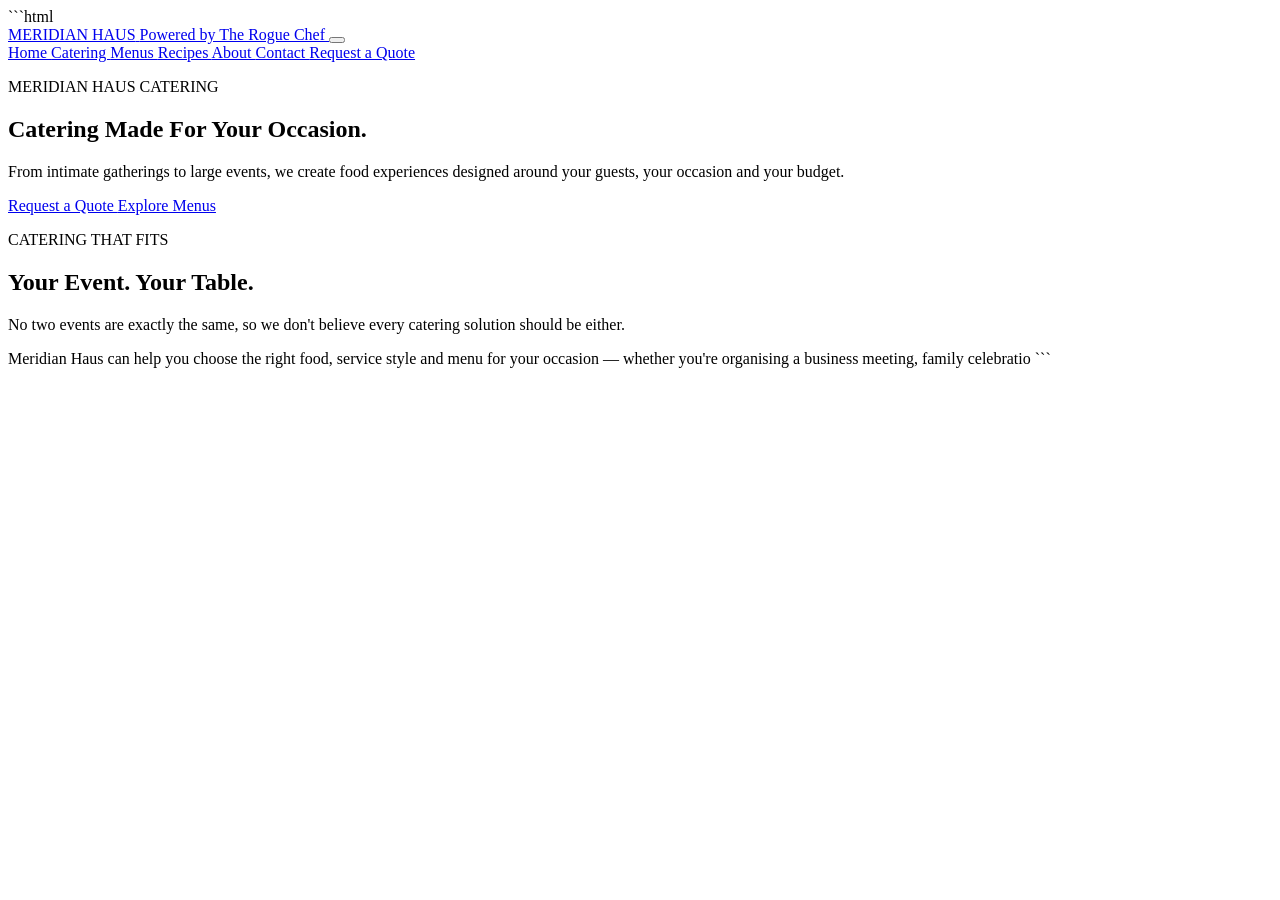
==== catering.html @ 2305b20a "Create catering.html" ====
```html
<!DOCTYPE html>
<html lang="en">
<head>
    <meta charset="UTF-8">
    <meta name="viewport" content="width=device-width, initial-scale=1.0">

    <title>Catering Services | Meridian Haus</title>

    <meta name="description" content="Meridian Haus catering for corporate events, private celebrations, weddings, birthdays, funerals, office lunches, platters, buffets and custom events. Powered by The Rogue Chef.">

    <meta name="keywords" content="Meridian Haus catering, event catering, corporate catering, private catering, wedding catering, birthday catering, funeral catering, office catering, platters, buffet catering">

    <meta name="author" content="Meridian Haus">

    <meta property="og:title" content="Catering Services | Meridian Haus">
    <meta property="og:description" content="Professional catering for corporate events, private celebrations, weddings, birthdays, memorial gatherings and more.">
    <meta property="og:type" content="website">
    <meta property="og:url" content="https://meridianhaus.org/catering.html">

    <link rel="stylesheet" href="style.css">
</head>

<body>

    <!-- =====================================================
         HEADER
    ====================================================== -->

    <header class="site-header">

        <div class="container nav-wrapper">

            <a href="index.html" class="brand">
                <span class="brand-name">MERIDIAN HAUS</span>
                <span class="brand-tagline">Powered by The Rogue Chef</span>
            </a>

            <button
                class="menu-toggle"
                aria-label="Open navigation menu"
                aria-expanded="false"
            >
                <span></span>
                <span></span>
                <span></span>
            </button>

            <nav class="main-nav">

                <a href="index.html">
                    Home
                </a>

                <a href="catering.html" class="active">
                    Catering
                </a>

                <a href="menus.html">
                    Menus
                </a>

                <a href="recipes.html">
                    Recipes
                </a>

                <a href="about.html">
                    About
                </a>

                <a href="contact.html">
                    Contact
                </a>

                <a href="quote.html" class="nav-cta">
                    Request a Quote
                </a>

            </nav>

        </div>

    </header>


    <!-- =====================================================
         MAIN
    ====================================================== -->

    <main>


        <!-- =================================================
             PAGE HERO
        ================================================== -->

        <section class="page-hero catering-hero">

            <div class="page-hero-overlay"></div>

            <div class="container page-hero-content">

                <p class="eyebrow">
                    MERIDIAN HAUS CATERING
                </p>

                <h1>
                    Catering Made
                    <span>For Your Occasion.</span>
                </h1>

                <p>
                    From intimate gatherings to large events, we create
                    food experiences designed around your guests, your
                    occasion and your budget.
                </p>

                <div class="hero-buttons">

                    <a href="quote.html" class="btn btn-primary">
                        Request a Quote
                    </a>

                    <a href="menus.html" class="btn btn-secondary">
                        Explore Menus
                    </a>

                </div>

            </div>

        </section>


        <!-- =================================================
             INTRO
        ================================================== -->

        <section class="section">

            <div class="container catering-intro-grid">

                <div class="section-heading">

                    <p class="eyebrow">
                        CATERING THAT FITS
                    </p>

                    <h2>
                        Your Event.
                        <span>Your Table.</span>
                    </h2>

                </div>


                <div class="catering-intro-copy">

                    <p>
                        No two events are exactly the same, so we don't believe
                        every catering solution should be either.
                    </p>

                    <p>
                        Meridian Haus can help you choose the right food,
                        service style and menu for your occasion — whether
                        you're organising a business meeting, family celebratio
```
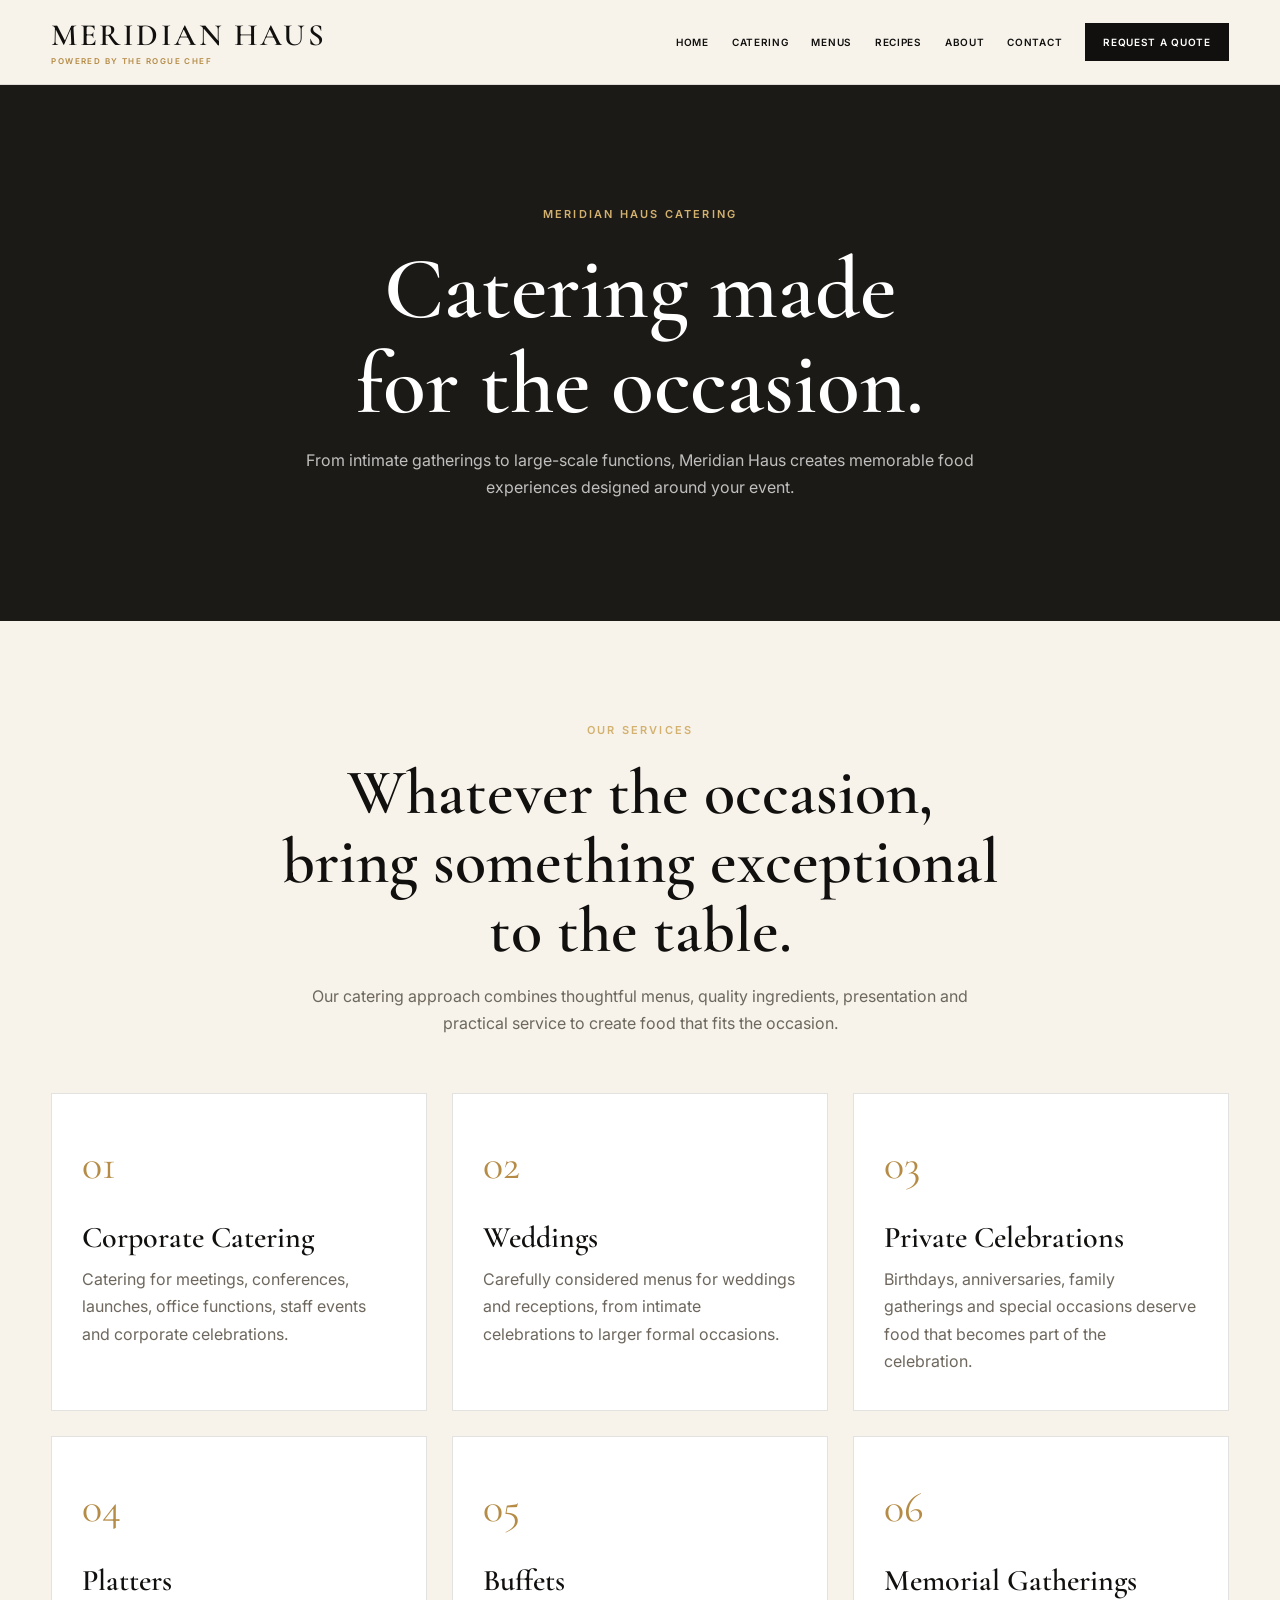
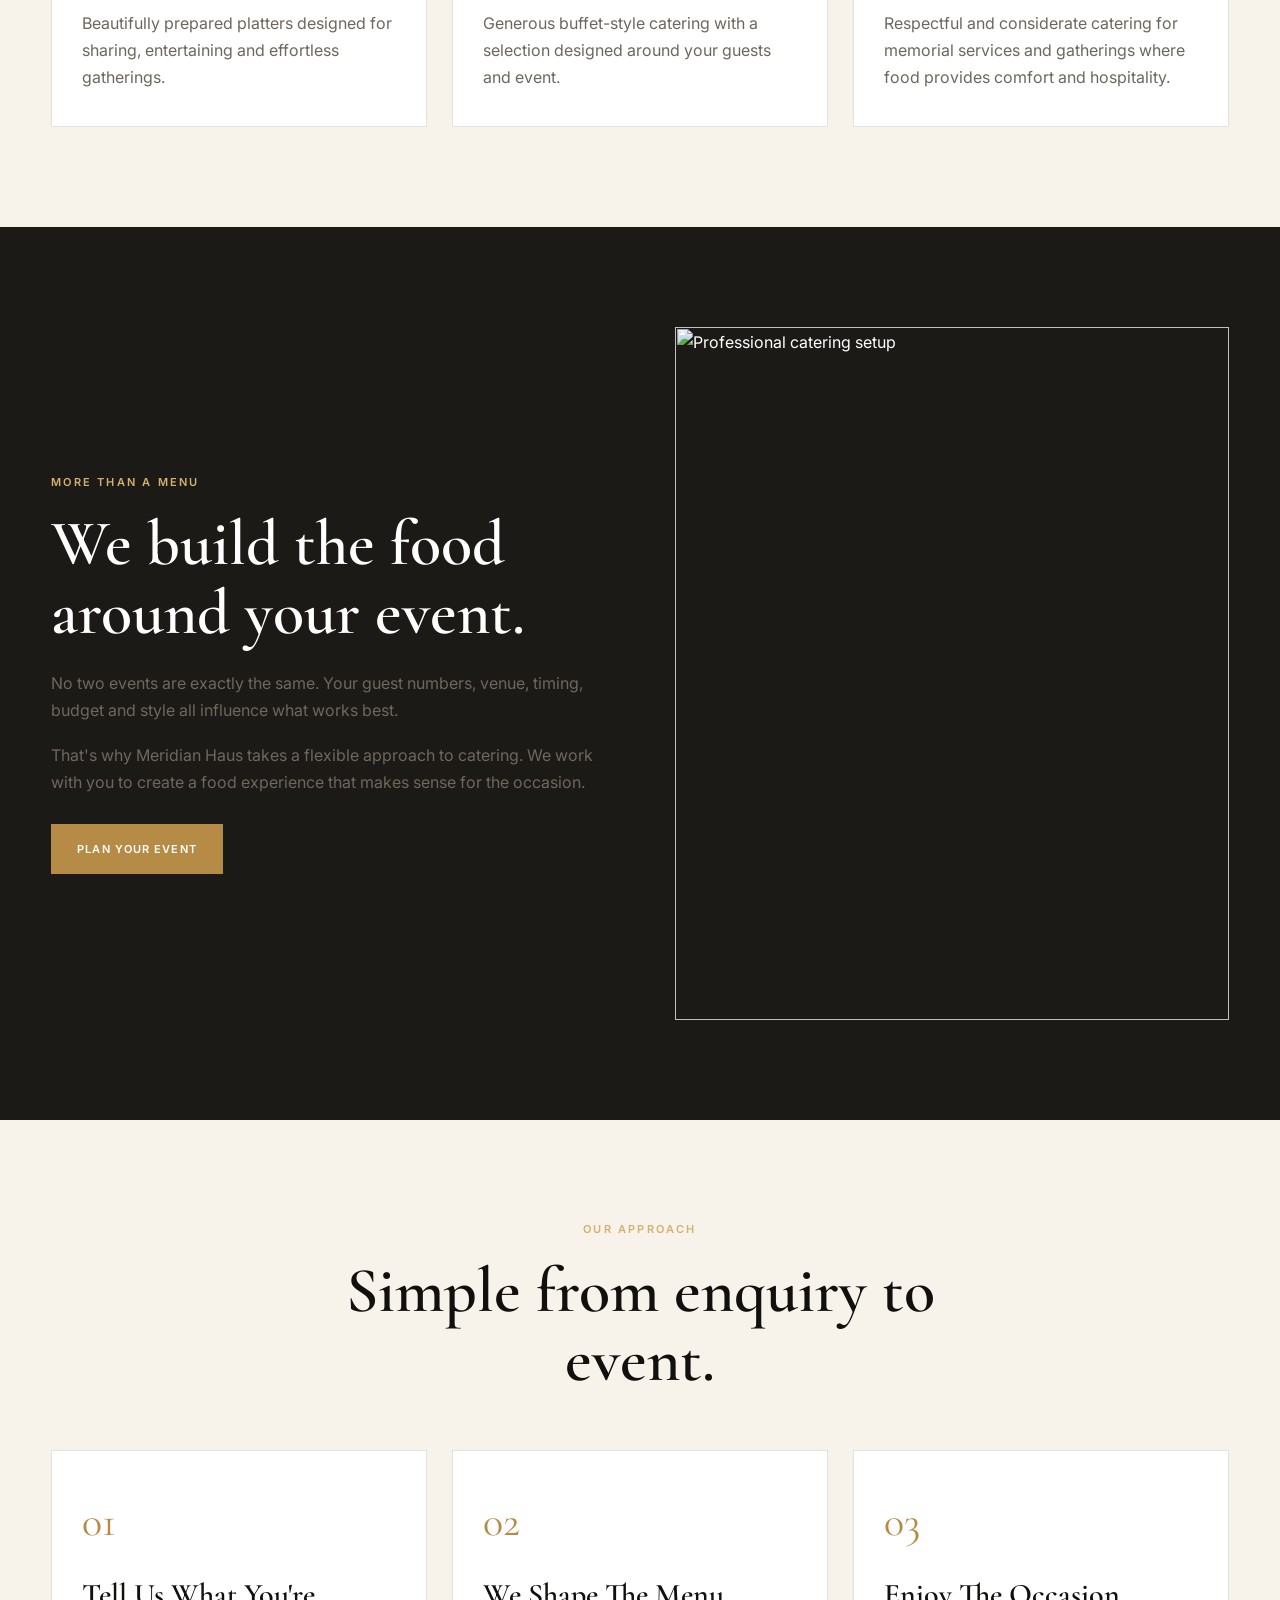
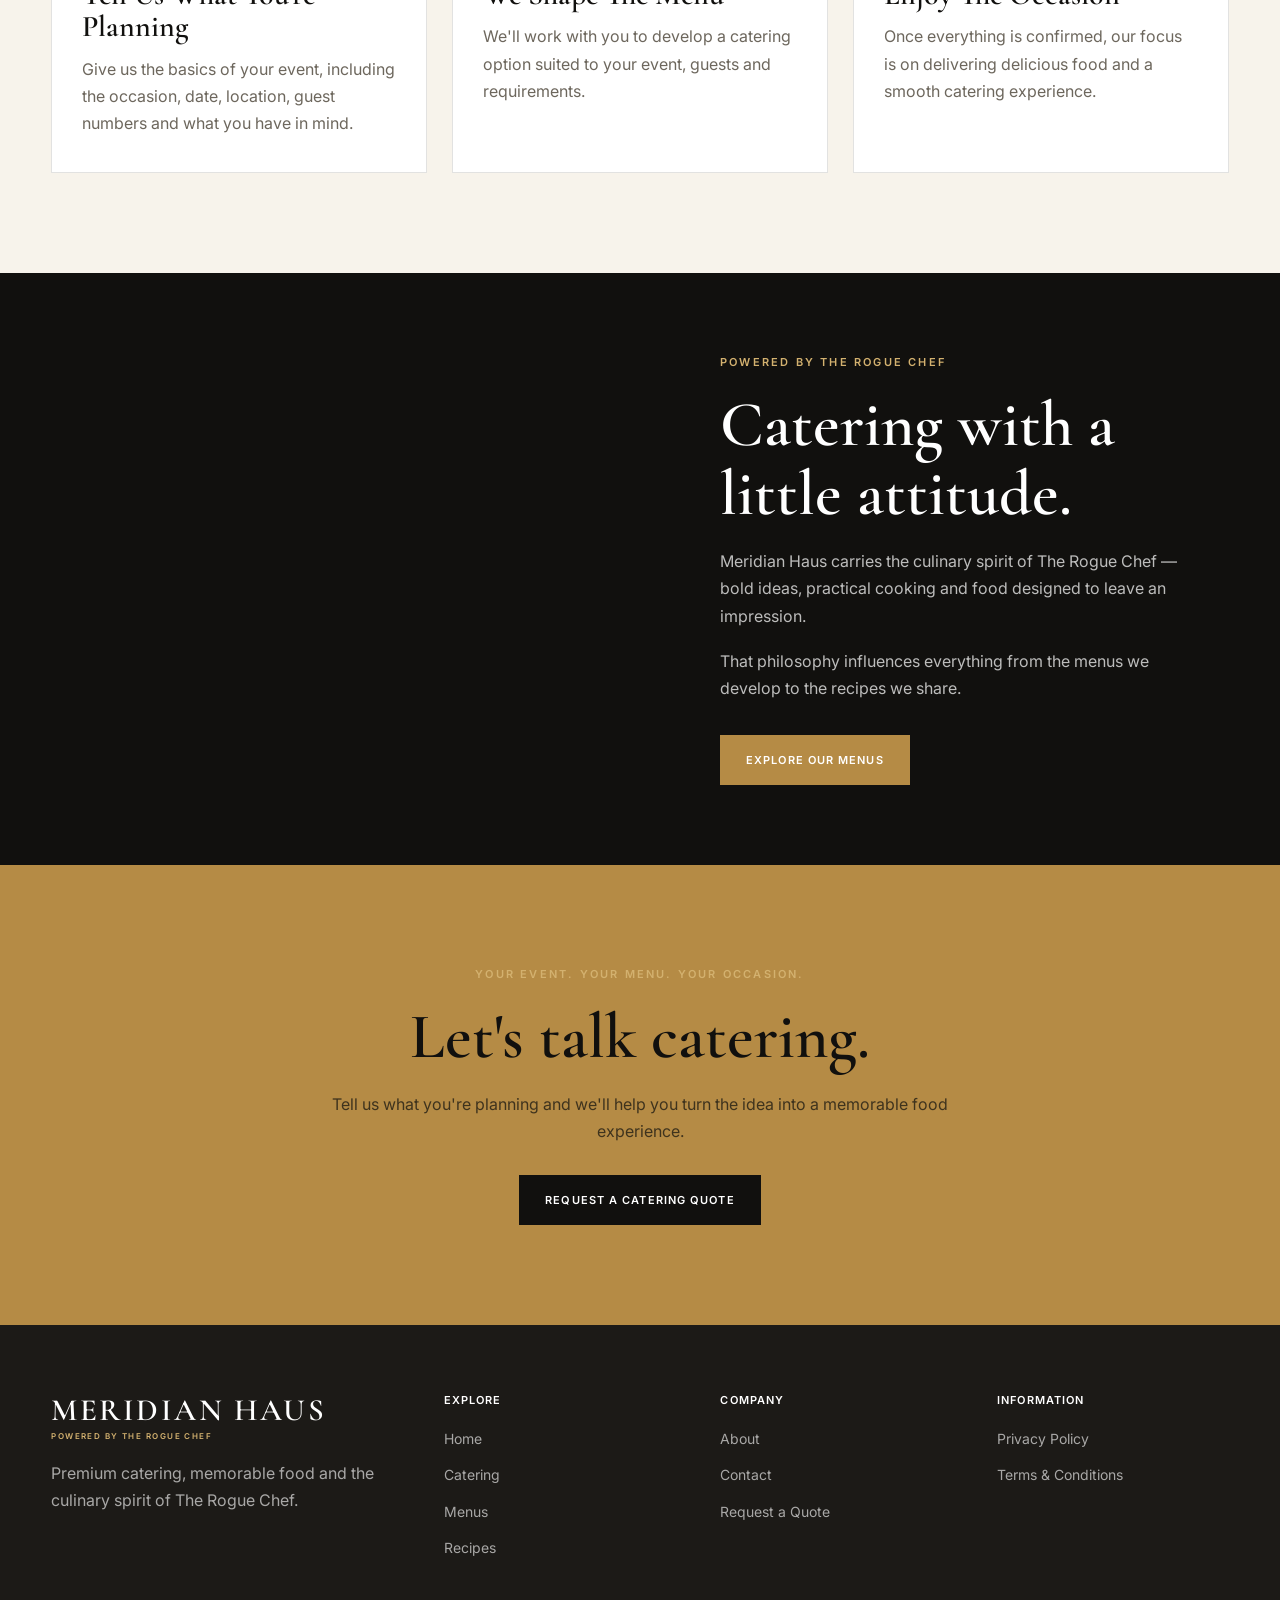
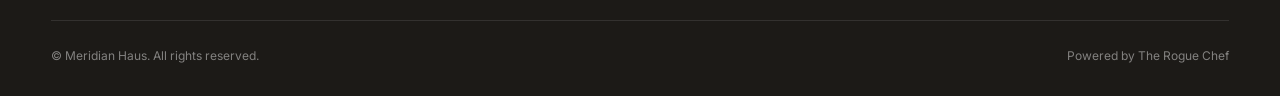
==== commit fb32375f: "Update catering.html" ====
--- a/catering.html
+++ b/catering.html
@@ -1,168 +1,516 @@
-```html
-<!DOCTYPE html>
-<html lang="en">
-<head>
-    <meta charset="UTF-8">
-    <meta name="viewport" content="width=device-width, initial-scale=1.0">
-
-    <title>Catering Services | Meridian Haus</title>
-
-    <meta name="description" content="Meridian Haus catering for corporate events, private celebrations, weddings, birthdays, funerals, office lunches, platters, buffets and custom events. Powered by The Rogue Chef.">
-
-    <meta name="keywords" content="Meridian Haus catering, event catering, corporate catering, private catering, wedding catering, birthday catering, funeral catering, office catering, platters, buffet catering">
-
-    <meta name="author" content="Meridian Haus">
-
-    <meta property="og:title" content="Catering Services | Meridian Haus">
-    <meta property="og:description" content="Professional catering for corporate events, private celebrations, weddings, birthdays, memorial gatherings and more.">
-    <meta property="og:type" content="website">
-    <meta property="og:url" content="https://meridianhaus.org/catering.html">
-
-    <link rel="stylesheet" href="style.css">
-</head>
-
-<body>
-
-    <!-- =====================================================
-         HEADER
-    ====================================================== -->
-
-    <header class="site-header">
-
-        <div class="container nav-wrapper">
+<title>Catering | Meridian Haus</title>
+
+<meta name="description" content="Meridian Haus provides premium catering for corporate events, private celebrations, weddings, birthdays, memorial gatherings, office lunches, platters and special occasions.">
+
+<meta name="keywords" content="Meridian Haus catering, catering South Africa, corporate catering, wedding catering, private events, platters, buffet catering, event catering">
+
+<meta name="author" content="Meridian Haus">
+
+<link rel="stylesheet" href="style.css">
+</head> <body> <header class="site-header">
+<div class="nav-wrap">
+
+    <a href="index.html" class="brand" aria-label="Meridian Haus Home">
+        <span class="brand-main">Meridian Haus</span>
+        <span class="brand-sub">Powered by The Rogue Chef</span>
+    </a>
+
+    <button
+        class="nav-toggle"
+        type="button"
+        aria-label="Open navigation menu"
+        aria-expanded="false">
+        ☰
+    </button>
+
+    <nav class="main-nav" aria-label="Main navigation">
+        <a href="index.html">Home</a>
+        <a href="catering.html">Catering</a>
+        <a href="menus.html">Menus</a>
+        <a href="recipes.html">Recipes</a>
+        <a href="about.html">About</a>
+        <a href="contact.html">Contact</a>
+        <a href="quote.html" class="nav-cta">Request a Quote</a>
+    </nav>
+
+</div>
+</header> <main>
+<section class="page-hero">
+
+    <div class="container">
+
+        <div class="eyebrow">
+            Meridian Haus Catering
+        </div>
+
+        <h1>
+            Catering made<br>
+            for the occasion.
+        </h1>
+
+        <p>
+            From intimate gatherings to large-scale functions,
+            Meridian Haus creates memorable food experiences
+            designed around your event.
+        </p>
+
+    </div>
+
+</section>
+
+
+<section class="section">
+
+    <div class="container">
+
+        <div class="section-heading center">
+
+            <div class="eyebrow">
+                Our Services
+            </div>
+
+            <h2>
+                Whatever the occasion,<br>
+                bring something exceptional to the table.
+            </h2>
+
+            <p>
+                Our catering approach combines thoughtful menus,
+                quality ingredients, presentation and practical service
+                to create food that fits the occasion.
+            </p>
+
+        </div>
+
+
+        <div class="feature-grid">
+
+            <article class="feature-card">
+
+                <div class="feature-card-number">
+                    01
+                </div>
+
+                <h3>
+                    Corporate Catering
+                </h3>
+
+                <p>
+                    Catering for meetings, conferences, launches,
+                    office functions, staff events and corporate
+                    celebrations.
+                </p>
+
+            </article>
+
+
+            <article class="feature-card">
+
+                <div class="feature-card-number">
+                    02
+                </div>
+
+                <h3>
+                    Weddings
+                </h3>
+
+                <p>
+                    Carefully considered menus for weddings and
+                    receptions, from intimate celebrations to larger
+                    formal occasions.
+                </p>
+
+            </article>
+
+
+            <article class="feature-card">
+
+                <div class="feature-card-number">
+                    03
+                </div>
+
+                <h3>
+                    Private Celebrations
+                </h3>
+
+                <p>
+                    Birthdays, anniversaries, family gatherings and
+                    special occasions deserve food that becomes part
+                    of the celebration.
+                </p>
+
+            </article>
+
+
+            <article class="feature-card">
+
+                <div class="feature-card-number">
+                    04
+                </div>
+
+                <h3>
+                    Platters
+                </h3>
+
+                <p>
+                    Beautifully prepared platters designed for sharing,
+                    entertaining and effortless gatherings.
+                </p>
+
+            </article>
+
+
+            <article class="feature-card">
+
+                <div class="feature-card-number">
+                    05
+                </div>
+
+                <h3>
+                    Buffets
+                </h3>
+
+                <p>
+                    Generous buffet-style catering with a selection
+                    designed around your guests and event.
+                </p>
+
+            </article>
+
+
+            <article class="feature-card">
+
+                <div class="feature-card-number">
+                    06
+                </div>
+
+                <h3>
+                    Memorial Gatherings
+                </h3>
+
+                <p>
+                    Respectful and considerate catering for memorial
+                    services and gatherings where food provides comfort
+                    and hospitality.
+                </p>
+
+            </article>
+
+        </div>
+
+    </div>
+
+</section>
+
+
+<section class="section section-dark">
+
+    <div class="container">
+
+        <div class="intro-grid">
+
+            <div class="intro-content">
+
+                <div class="eyebrow">
+                    More Than A Menu
+                </div>
+
+                <h2>
+                    We build the food around your event.
+                </h2>
+
+                <p>
+                    No two events are exactly the same. Your guest
+                    numbers, venue, timing, budget and style all influence
+                    what works best.
+                </p>
+
+                <p>
+                    That's why Meridian Haus takes a flexible approach
+                    to catering. We work with you to create a food
+                    experience that makes sense for the occasion.
+                </p>
+
+                <a href="quote.html" class="btn btn-primary">
+                    Plan Your Event
+                </a>
+
+            </div>
+
+
+            <div class="intro-image">
+
+                <img
+                    src="https://images.unsplash.com/photo-1555244162-803834f70033?auto=format&fit=crop&w=1200&q=85"
+                    alt="Professional catering setup">
+
+            </div>
+
+        </div>
+
+    </div>
+
+</section>
+
+
+<section class="section">
+
+    <div class="container">
+
+        <div class="section-heading center">
+
+            <div class="eyebrow">
+                Our Approach
+            </div>
+
+            <h2>
+                Simple from enquiry to event.
+            </h2>
+
+        </div>
+
+
+        <div class="feature-grid">
+
+            <article class="feature-card">
+
+                <div class="feature-card-number">
+                    01
+                </div>
+
+                <h3>
+                    Tell Us What You're Planning
+                </h3>
+
+                <p>
+                    Give us the basics of your event, including the
+                    occasion, date, location, guest numbers and what
+                    you have in mind.
+                </p>
+
+            </article>
+
+
+            <article class="feature-card">
+
+                <div class="feature-card-number">
+                    02
+                </div>
+
+                <h3>
+                    We Shape The Menu
+                </h3>
+
+                <p>
+                    We'll work with you to develop a catering option
+                    suited to your event, guests and requirements.
+                </p>
+
+            </article>
+
+
+            <article class="feature-card">
+
+                <div class="feature-card-number">
+                    03
+                </div>
+
+                <h3>
+                    Enjoy The Occasion
+                </h3>
+
+                <p>
+                    Once everything is confirmed, our focus is on
+                    delivering delicious food and a smooth catering
+                    experience.
+                </p>
+
+            </article>
+
+        </div>
+
+    </div>
+
+</section>
+
+
+<section class="rogue-feature">
+
+    <div class="rogue-grid">
+
+        <div class="rogue-image"></div>
+
+        <div class="rogue-content">
+
+            <div class="eyebrow">
+                Powered by The Rogue Chef
+            </div>
+
+            <h2>
+                Catering with a little attitude.
+            </h2>
+
+            <p>
+                Meridian Haus carries the culinary spirit of The Rogue
+                Chef — bold ideas, practical cooking and food designed
+                to leave an impression.
+            </p>
+
+            <p>
+                That philosophy influences everything from the menus
+                we develop to the recipes we share.
+            </p>
+
+            <a href="menus.html" class="btn btn-primary">
+                Explore Our Menus
+            </a>
+
+        </div>
+
+    </div>
+
+</section>
+
+
+<section class="cta-section">
+
+    <div class="container">
+
+        <div class="eyebrow">
+            Your Event. Your Menu. Your Occasion.
+        </div>
+
+        <h2>
+            Let's talk catering.
+        </h2>
+
+        <p>
+            Tell us what you're planning and we'll help you turn
+            the idea into a memorable food experience.
+        </p>
+
+        <a href="quote.html" class="btn btn-dark">
+            Request a Catering Quote
+        </a>
+
+    </div>
+
+</section>
+</main> <footer class="site-footer">
+<div class="container">
+
+    <div class="footer-grid">
+
+        <div class="footer-brand">
 
             <a href="index.html" class="brand">
-                <span class="brand-name">MERIDIAN HAUS</span>
-                <span class="brand-tagline">Powered by The Rogue Chef</span>
+
+                <span class="brand-main">
+                    Meridian Haus
+                </span>
+
+                <span class="brand-sub">
+                    Powered by The Rogue Chef
+                </span>
+
             </a>
 
-            <button
-                class="menu-toggle"
-                aria-label="Open navigation menu"
-                aria-expanded="false"
-            >
-                <span></span>
-                <span></span>
-                <span></span>
-            </button>
-
-            <nav class="main-nav">
-
-                <a href="index.html">
-                    Home
-                </a>
-
-                <a href="catering.html" class="active">
-                    Catering
-                </a>
-
-                <a href="menus.html">
-                    Menus
-                </a>
-
-                <a href="recipes.html">
-                    Recipes
-                </a>
-
-                <a href="about.html">
-                    About
-                </a>
-
-                <a href="contact.html">
-                    Contact
-                </a>
-
-                <a href="quote.html" class="nav-cta">
-                    Request a Quote
-                </a>
-
-            </nav>
-
-        </div>
-
-    </header>
-
-
-    <!-- =====================================================
-         MAIN
-    ====================================================== -->
-
-    <main>
-
-
-        <!-- =================================================
-             PAGE HERO
-        ================================================== -->
-
-        <section class="page-hero catering-hero">
-
-            <div class="page-hero-overlay"></div>
-
-            <div class="container page-hero-content">
-
-                <p class="eyebrow">
-                    MERIDIAN HAUS CATERING
-                </p>
-
-                <h1>
-                    Catering Made
-                    <span>For Your Occasion.</span>
-                </h1>
-
-                <p>
-                    From intimate gatherings to large events, we create
-                    food experiences designed around your guests, your
-                    occasion and your budget.
-                </p>
-
-                <div class="hero-buttons">
-
-                    <a href="quote.html" class="btn btn-primary">
-                        Request a Quote
-                    </a>
-
-                    <a href="menus.html" class="btn btn-secondary">
-                        Explore Menus
-                    </a>
-
-                </div>
-
-            </div>
-
-        </section>
-
-
-        <!-- =================================================
-             INTRO
-        ================================================== -->
-
-        <section class="section">
-
-            <div class="container catering-intro-grid">
-
-                <div class="section-heading">
-
-                    <p class="eyebrow">
-                        CATERING THAT FITS
-                    </p>
-
-                    <h2>
-                        Your Event.
-                        <span>Your Table.</span>
-                    </h2>
-
-                </div>
-
-
-                <div class="catering-intro-copy">
-
-                    <p>
-                        No two events are exactly the same, so we don't believe
-                        every catering solution should be either.
-                    </p>
-
-                    <p>
-                        Meridian Haus can help you choose the right food,
-                        service style and menu for your occasion — whether
-                        you're organising a business meeting, family celebratio
-```
+            <p>
+                Premium catering, memorable food and the culinary
+                spirit of The Rogue Chef.
+            </p>
+
+        </div>
+
+
+        <div class="footer-column">
+
+            <h3>
+                Explore
+            </h3>
+
+            <ul>
+
+                <li>
+                    <a href="index.html">Home</a>
+                </li>
+
+                <li>
+                    <a href="catering.html">Catering</a>
+                </li>
+
+                <li>
+                    <a href="menus.html">Menus</a>
+                </li>
+
+                <li>
+                    <a href="recipes.html">Recipes</a>
+                </li>
+
+            </ul>
+
+        </div>
+
+
+        <div class="footer-column">
+
+            <h3>
+                Company
+            </h3>
+
+            <ul>
+
+                <li>
+                    <a href="about.html">About</a>
+                </li>
+
+                <li>
+                    <a href="contact.html">Contact</a>
+                </li>
+
+                <li>
+                    <a href="quote.html">Request a Quote</a>
+                </li>
+
+            </ul>
+
+        </div>
+
+
+        <div class="footer-column">
+
+            <h3>
+                Information
+            </h3>
+
+            <ul>
+
+                <li>
+                    <a href="privacy.html">Privacy Policy</a>
+                </li>
+
+                <li>
+                    <a href="terms.html">Terms & Conditions</a>
+                </li>
+
+            </ul>
+
+        </div>
+
+    </div>
+
+
+    <div class="footer-bottom">
+
+        <span>
+            © <span id="current-year"></span> Meridian Haus. All rights reserved.
+        </span>
+
+        <span>
+            Powered by The Rogue Chef
+        </span>
+
+    </div>
+
+</div>
+</footer> <script src="script.js"></script> </body> </html>
--- a/style.css
+++ b/style.css
@@ -0,0 +1,1311 @@
+@import url('https://fonts.googleapis.com/css2?family=Cormorant+Garamond:wght@400;500;600;700&family=Inter:wght@300;400;500;600;700&display=swap');
+
+:root {
+--black: #11100e;
+--charcoal: #1c1a17;
+--charcoal-soft: #292621;
+--cream: #f7f3eb;
+--cream-dark: #eee7da;
+--white: #ffffff;
+--gold: #b58b45;
+--gold-light: #d3b16f;
+--text: #25231f;
+--text-soft: #6d675d;
+--text-light: #aaa39a;
+--border: rgba(17, 16, 14, 0.12);
+--shadow: 0 18px 50px rgba(17, 16, 14, 0.10);
+--max-width: 1180px;
+}
+
+/* =========================================================
+RESET
+========================================================= */
+
+* {
+  margin: 0;
+  padding: 0;
+  box-sizing: border-box;
+  }
+
+html {
+scroll-behavior: smooth;
+}
+
+body {
+background: var(--cream);
+color: var(--text);
+font-family: 'Inter', sans-serif;
+font-size: 16px;
+line-height: 1.7;
+overflow-x: hidden;
+}
+
+img {
+display: block;
+width: 100%;
+max-width: 100%;
+height: auto;
+}
+
+a {
+color: inherit;
+text-decoration: none;
+}
+
+button,
+input,
+textarea,
+select {
+font: inherit;
+}
+
+button {
+cursor: pointer;
+}
+
+ul,
+ol {
+padding-left: 20px;
+}
+
+::selection {
+background: var(--gold);
+color: var(--white);
+}
+
+/* =========================================================
+TYPOGRAPHY
+========================================================= */
+
+h1,
+h2,
+h3,
+h4,
+h5,
+h6 {
+font-family: 'Cormorant Garamond', serif;
+color: var(--black);
+font-weight: 600;
+line-height: 1.08;
+}
+
+h1 {
+font-size: clamp(48px, 7vw, 88px);
+}
+
+h2 {
+font-size: clamp(38px, 5vw, 64px);
+}
+
+h3 {
+font-size: 34px;
+}
+
+h4 {
+font-size: 26px;
+}
+
+p {
+margin-bottom: 18px;
+}
+
+.text-center {
+text-align: center;
+}
+
+/* =========================================================
+GLOBAL CONTAINERS
+========================================================= */
+
+.container {
+width: min(var(--max-width), 92%);
+margin: 0 auto;
+}
+
+.section {
+padding: 100px 0;
+}
+
+.section-small {
+padding: 70px 0;
+}
+
+.section-dark {
+background: var(--charcoal);
+color: var(--white);
+}
+
+.section-dark h1,
+.section-dark h2,
+.section-dark h3,
+.section-dark h4 {
+color: var(--white);
+}
+
+/* =========================================================
+HEADER
+========================================================= */
+
+.site-header {
+position: sticky;
+top: 0;
+z-index: 1000;
+width: 100%;
+background: rgba(247, 243, 235, 0.98);
+border-bottom: 1px solid rgba(17, 16, 14, 0.10);
+}
+
+.nav-wrap {
+width: min(var(--max-width), 92%);
+min-height: 84px;
+margin: 0 auto;
+display: flex;
+align-items: center;
+justify-content: space-between;
+gap: 30px;
+}
+
+.brand {
+display: flex;
+flex-direction: column;
+justify-content: center;
+flex-shrink: 0;
+line-height: 1;
+}
+
+.brand-main {
+font-family: 'Cormorant Garamond', serif;
+font-size: 31px;
+font-weight: 600;
+letter-spacing: 0.08em;
+text-transform: uppercase;
+color: var(--black);
+white-space: nowrap;
+}
+
+.brand-sub {
+margin-top: 6px;
+font-family: 'Inter', sans-serif;
+font-size: 8px;
+font-weight: 600;
+letter-spacing: 0.18em;
+text-transform: uppercase;
+color: var(--gold);
+white-space: nowrap;
+}
+
+.main-nav {
+display: flex;
+align-items: center;
+justify-content: flex-end;
+gap: 23px;
+margin-left: auto;
+}
+
+.main-nav a {
+position: relative;
+display: inline-flex;
+align-items: center;
+padding: 9px 0;
+color: var(--black);
+font-family: 'Inter', sans-serif;
+font-size: 10px;
+font-weight: 600;
+letter-spacing: 0.07em;
+line-height: 1.2;
+text-transform: uppercase;
+white-space: nowrap;
+}
+
+.main-nav a::after {
+content: '';
+position: absolute;
+left: 0;
+bottom: 2px;
+width: 0;
+height: 1px;
+background: var(--gold);
+transition: width 0.25s ease;
+}
+
+.main-nav a:hover::after,
+.main-nav a.active::after {
+width: 100%;
+}
+
+.main-nav .nav-cta {
+padding: 12px 17px;
+background: var(--black);
+color: var(--white);
+border: 1px solid var(--black);
+}
+
+.main-nav .nav-cta::after {
+display: none;
+}
+
+.main-nav .nav-cta:hover {
+background: var(--gold);
+border-color: var(--gold);
+color: var(--black);
+}
+
+.nav-toggle {
+display: none;
+width: 44px;
+height: 44px;
+align-items: center;
+justify-content: center;
+padding: 0;
+background: transparent;
+border: 1px solid rgba(17, 16, 14, 0.20);
+color: var(--black);
+font-size: 24px;
+line-height: 1;
+}
+
+/* =========================================================
+BUTTONS
+========================================================= */
+
+.btn {
+display: inline-flex;
+align-items: center;
+justify-content: center;
+min-height: 50px;
+padding: 13px 25px;
+border: 1px solid transparent;
+font-family: 'Inter', sans-serif;
+font-size: 11px;
+font-weight: 600;
+letter-spacing: 0.10em;
+text-transform: uppercase;
+transition: all 0.25s ease;
+}
+
+.btn-primary {
+background: var(--gold);
+border-color: var(--gold);
+color: var(--white);
+}
+
+.btn-primary:hover {
+background: var(--black);
+border-color: var(--black);
+}
+
+.btn-dark {
+background: var(--black);
+border-color: var(--black);
+color: var(--white);
+}
+
+.btn-dark:hover {
+background: var(--gold);
+border-color: var(--gold);
+color: var(--black);
+}
+
+.btn-light {
+background: var(--white);
+border-color: var(--white);
+color: var(--black);
+}
+
+.btn-light:hover {
+background: transparent;
+color: var(--white);
+}
+
+/* =========================================================
+HERO
+========================================================= */
+
+.hero {
+position: relative;
+min-height: 720px;
+display: flex;
+align-items: center;
+overflow: hidden;
+background:
+linear-gradient(90deg, rgba(17, 16, 14, 0.86), rgba(17, 16, 14, 0.35)),
+url('https://images.unsplash.com/photo-1555244162-803834f70033?auto=format&fit=crop&w=2000&q=85')
+center center / cover no-repeat;
+}
+
+.hero-content {
+position: relative;
+z-index: 2;
+width: min(760px, 92%);
+margin: 0 auto 0 6%;
+color: var(--white);
+}
+
+.hero-eyebrow,
+.eyebrow {
+margin-bottom: 18px;
+color: var(--gold-light);
+font-family: 'Inter', sans-serif;
+font-size: 11px;
+font-weight: 600;
+letter-spacing: 0.20em;
+text-transform: uppercase;
+}
+
+.hero h1 {
+margin-bottom: 25px;
+color: var(--white);
+}
+
+.hero p {
+max-width: 650px;
+margin-bottom: 32px;
+color: rgba(255, 255, 255, 0.88);
+font-size: 18px;
+}
+
+.hero-buttons {
+display: flex;
+flex-wrap: wrap;
+gap: 12px;
+}
+
+/* =========================================================
+PAGE HERO
+========================================================= */
+
+.page-hero {
+padding: 120px 0;
+background: var(--charcoal);
+color: var(--white);
+text-align: center;
+}
+
+.page-hero h1 {
+color: var(--white);
+margin-bottom: 15px;
+}
+
+.page-hero p {
+max-width: 680px;
+margin: 0 auto;
+color: rgba(255, 255, 255, 0.72);
+}
+
+/* =========================================================
+SECTION HEADERS
+========================================================= */
+
+.section-heading {
+max-width: 720px;
+margin-bottom: 55px;
+}
+
+.section-heading.center {
+margin-left: auto;
+margin-right: auto;
+text-align: center;
+}
+
+.section-heading h2 {
+margin-bottom: 18px;
+}
+
+.section-heading p {
+color: var(--text-soft);
+font-size: 16px;
+}
+
+.section-dark .section-heading p {
+color: rgba(255, 255, 255, 0.68);
+}
+
+/* =========================================================
+INTRO
+========================================================= */
+
+.intro-grid {
+display: grid;
+grid-template-columns: 1fr 1fr;
+gap: 70px;
+align-items: center;
+}
+
+.intro-image {
+overflow: hidden;
+}
+
+.intro-image img {
+aspect-ratio: 4 / 5;
+object-fit: cover;
+}
+
+.intro-content h2 {
+margin-bottom: 22px;
+}
+
+.intro-content p {
+color: var(--text-soft);
+}
+
+.intro-content .btn {
+margin-top: 10px;
+}
+
+/* =========================================================
+FEATURE CARDS
+========================================================= */
+
+.feature-grid {
+display: grid;
+grid-template-columns: repeat(3, 1fr);
+gap: 25px;
+}
+
+.feature-card {
+padding: 35px 30px;
+background: var(--white);
+border: 1px solid var(--border);
+transition: transform 0.25s ease, box-shadow 0.25s ease;
+}
+
+.feature-card:hover {
+transform: translateY(-5px);
+box-shadow: var(--shadow);
+}
+
+.feature-card-number {
+margin-bottom: 22px;
+color: var(--gold);
+font-family: 'Cormorant Garamond', serif;
+font-size: 42px;
+}
+
+.feature-card h3 {
+margin-bottom: 12px;
+font-size: 30px;
+}
+
+.feature-card p {
+margin-bottom: 0;
+color: var(--text-soft);
+}
+
+/* =========================================================
+CATERING GRID
+========================================================= */
+
+.catering-grid {
+display: grid;
+grid-template-columns: repeat(3, 1fr);
+gap: 24px;
+}
+
+.catering-card {
+position: relative;
+min-height: 280px;
+padding: 30px;
+display: flex;
+flex-direction: column;
+justify-content: flex-end;
+overflow: hidden;
+background: var(--black);
+color: var(--white);
+}
+
+.catering-card::before {
+content: '';
+position: absolute;
+inset: 0;
+background:
+linear-gradient(180deg, transparent 20%, rgba(17, 16, 14, 0.88) 100%),
+url('https://images.unsplash.com/photo-1555244162-803834f70033?auto=format&fit=crop&w=1000&q=80')
+center / cover no-repeat;
+opacity: 0.78;
+transition: transform 0.4s ease;
+}
+
+.catering-card:hover::before {
+transform: scale(1.05);
+}
+
+.catering-card-content {
+position: relative;
+z-index: 2;
+}
+
+.catering-card h3 {
+color: var(--white);
+margin-bottom: 8px;
+}
+
+.catering-card p {
+margin-bottom: 0;
+color: rgba(255, 255, 255, 0.78);
+}
+
+/* =========================================================
+ROGUE CHEF FEATURE
+========================================================= */
+
+.rogue-feature {
+background: var(--black);
+color: var(--white);
+}
+
+.rogue-grid {
+display: grid;
+grid-template-columns: 1fr 1fr;
+align-items: stretch;
+}
+
+.rogue-image {
+min-height: 560px;
+background:
+url('https://images.unsplash.com/photo-1556910103-1c02745aae4d?auto=format&fit=crop&w=1400&q=85')
+center / cover no-repeat;
+}
+
+.rogue-content {
+padding: 80px;
+display: flex;
+flex-direction: column;
+justify-content: center;
+}
+
+.rogue-content .eyebrow {
+color: var(--gold-light);
+}
+
+.rogue-content h2 {
+color: var(--white);
+margin-bottom: 20px;
+}
+
+.rogue-content p {
+color: rgba(255, 255, 255, 0.72);
+}
+
+.rogue-content .btn {
+align-self: flex-start;
+margin-top: 15px;
+}
+
+/* =========================================================
+RECIPE GRID
+========================================================= */
+
+.recipe-grid {
+display: grid;
+grid-template-columns: repeat(3, 1fr);
+gap: 28px;
+}
+
+.recipe-card {
+overflow: hidden;
+background: var(--white);
+border: 1px solid var(--border);
+transition: transform 0.25s ease, box-shadow 0.25s ease;
+}
+
+.recipe-card:hover {
+transform: translateY(-5px);
+box-shadow: var(--shadow);
+}
+
+.recipe-card-image {
+overflow: hidden;
+}
+
+.recipe-card-image img {
+aspect-ratio: 4 / 3;
+object-fit: cover;
+transition: transform 0.4s ease;
+}
+
+.recipe-card:hover .recipe-card-image img {
+transform: scale(1.04);
+}
+
+.recipe-card-content {
+padding: 25px;
+}
+
+.recipe-card-meta {
+margin-bottom: 10px;
+color: var(--gold);
+font-size: 10px;
+font-weight: 600;
+letter-spacing: 0.12em;
+text-transform: uppercase;
+}
+
+.recipe-card h3 {
+margin-bottom: 10px;
+font-size: 30px;
+}
+
+.recipe-card p {
+margin-bottom: 18px;
+color: var(--text-soft);
+}
+
+/* =========================================================
+SINGLE RECIPE
+========================================================= */
+
+.recipe-hero {
+display: grid;
+grid-template-columns: 1fr 1fr;
+min-height: 580px;
+background: var(--charcoal);
+}
+
+.recipe-hero-image {
+min-height: 580px;
+background:
+url('https://images.unsplash.com/photo-1568901346375-23c9450c58cd?auto=format&fit=crop&w=1400&q=85')
+center / cover no-repeat;
+}
+
+.recipe-hero-content {
+padding: 70px;
+display: flex;
+flex-direction: column;
+justify-content: center;
+}
+
+.recipe-hero-content h1 {
+color: var(--white);
+margin-bottom: 20px;
+}
+
+.recipe-hero-content p {
+color: rgba(255, 255, 255, 0.75);
+}
+
+.recipe-content {
+max-width: 850px;
+margin: 0 auto;
+}
+
+.recipe-content h2 {
+margin: 45px 0 18px;
+font-size: 42px;
+}
+
+.recipe-content h3 {
+margin: 30px 0 12px;
+font-size: 30px;
+}
+
+.recipe-content p,
+.recipe-content li {
+color: var(--text-soft);
+}
+
+.recipe-content li {
+margin-bottom: 8px;
+}
+
+/* =========================================================
+CONTENT CALLOUT
+========================================================= */
+
+.content-callout {
+margin: 40px 0;
+padding: 35px;
+background: var(--cream-dark);
+border-left: 4px solid var(--gold);
+}
+
+.content-callout h2,
+.content-callout h3 {
+margin-bottom: 12px;
+}
+
+.content-callout p {
+margin-bottom: 0;
+color: var(--text-soft);
+}
+
+/* =========================================================
+MENU GRID
+========================================================= */
+
+.menu-grid {
+display: grid;
+grid-template-columns: repeat(2, 1fr);
+gap: 25px;
+}
+
+.menu-card {
+padding: 35px;
+background: var(--white);
+border: 1px solid var(--border);
+}
+
+.menu-card h3 {
+margin-bottom: 15px;
+}
+
+.menu-card p {
+color: var(--text-soft);
+}
+
+.menu-list {
+list-style: none;
+padding: 0;
+margin: 20px 0 0;
+}
+
+.menu-list li {
+display: flex;
+justify-content: space-between;
+gap: 20px;
+padding: 12px 0;
+border-bottom: 1px solid var(--border);
+}
+
+/* =========================================================
+QUOTE / CONTACT FORMS
+========================================================= */
+
+.form-wrapper {
+max-width: 850px;
+margin: 0 auto;
+}
+
+.form-grid {
+display: grid;
+grid-template-columns: 1fr 1fr;
+gap: 20px;
+}
+
+.form-group {
+margin-bottom: 20px;
+}
+
+.form-group.full {
+grid-column: 1 / -1;
+}
+
+.form-group label {
+display: block;
+margin-bottom: 7px;
+color: var(--black);
+font-size: 11px;
+font-weight: 600;
+letter-spacing: 0.08em;
+text-transform: uppercase;
+}
+
+.form-group input,
+.form-group textarea,
+.form-group select {
+width: 100%;
+padding: 14px 15px;
+background: var(--white);
+border: 1px solid rgba(17, 16, 14, 0.18);
+border-radius: 0;
+color: var(--text);
+outline: none;
+transition: border-color 0.2s ease;
+}
+
+.form-group input:focus,
+.form-group textarea:focus,
+.form-group select:focus {
+border-color: var(--gold);
+}
+
+.form-group textarea {
+min-height: 160px;
+resize: vertical;
+}
+
+.form-submit {
+margin-top: 10px;
+}
+
+/* =========================================================
+CONTACT CARDS
+========================================================= */
+
+.contact-grid {
+display: grid;
+grid-template-columns: repeat(3, 1fr);
+gap: 25px;
+}
+
+.contact-card {
+padding: 35px;
+background: var(--white);
+border: 1px solid var(--border);
+}
+
+.contact-card-icon {
+margin-bottom: 18px;
+color: var(--gold);
+font-size: 28px;
+}
+
+.contact-card h3 {
+margin-bottom: 10px;
+font-size: 29px;
+}
+
+.contact-card p {
+margin-bottom: 0;
+color: var(--text-soft);
+}
+
+.contact-card a {
+color: var(--gold);
+}
+
+.contact-card a:hover {
+color: var(--black);
+}
+
+/* =========================================================
+CTA
+========================================================= */
+
+.cta-section {
+padding: 100px 0;
+background: var(--gold);
+text-align: center;
+}
+
+.cta-section h2 {
+max-width: 800px;
+margin: 0 auto 20px;
+color: var(--black);
+}
+
+.cta-section p {
+max-width: 650px;
+margin: 0 auto 30px;
+color: rgba(17, 16, 14, 0.72);
+}
+
+/* =========================================================
+LEGAL PAGES
+========================================================= */
+
+.legal-content {
+max-width: 850px;
+margin: 0 auto;
+}
+
+.legal-content h2 {
+margin: 45px 0 15px;
+font-size: 40px;
+}
+
+.legal-content h3 {
+margin: 30px 0 12px;
+font-size: 28px;
+}
+
+.legal-content p,
+.legal-content li {
+color: var(--text-soft);
+}
+
+.legal-content li {
+margin-bottom: 8px;
+}
+
+/* =========================================================
+404
+========================================================= */
+
+.error-page {
+min-height: 70vh;
+display: flex;
+align-items: center;
+justify-content: center;
+text-align: center;
+}
+
+.error-page h1 {
+font-size: clamp(80px, 15vw, 180px);
+color: var(--gold);
+line-height: 0.9;
+margin-bottom: 20px;
+}
+
+.error-page h2 {
+margin-bottom: 15px;
+}
+
+.error-page p {
+max-width: 550px;
+margin: 0 auto 30px;
+color: var(--text-soft);
+}
+
+/* =========================================================
+FOOTER
+========================================================= */
+
+.site-footer {
+padding: 70px 0 30px;
+background: var(--charcoal);
+color: var(--white);
+}
+
+.footer-grid {
+display: grid;
+grid-template-columns: 1.5fr 1fr 1fr 1fr;
+gap: 45px;
+padding-bottom: 50px;
+border-bottom: 1px solid rgba(255, 255, 255, 0.10);
+}
+
+.footer-brand .brand-main {
+color: var(--white);
+}
+
+.footer-brand .brand-sub {
+color: var(--gold-light);
+}
+
+.footer-brand p {
+max-width: 350px;
+margin-top: 20px;
+color: rgba(255, 255, 255, 0.62);
+}
+
+.footer-column h3 {
+margin-bottom: 18px;
+color: var(--white);
+font-family: 'Inter', sans-serif;
+font-size: 11px;
+font-weight: 600;
+letter-spacing: 0.10em;
+text-transform: uppercase;
+}
+
+.footer-column ul {
+list-style: none;
+padding: 0;
+}
+
+.footer-column li {
+margin-bottom: 9px;
+}
+
+.footer-column a {
+color: rgba(255, 255, 255, 0.62);
+font-size: 14px;
+}
+
+.footer-column a:hover {
+color: var(--gold-light);
+}
+
+.footer-bottom {
+padding-top: 25px;
+display: flex;
+justify-content: space-between;
+gap: 20px;
+color: rgba(255, 255, 255, 0.45);
+font-size: 12px;
+}
+
+/* =========================================================
+SCROLL REVEAL
+========================================================= */
+
+.reveal {
+opacity: 1;
+transform: translateY(0);
+}
+
+.js-ready .reveal {
+opacity: 0;
+transform: translateY(25px);
+transition: opacity 0.7s ease, transform 0.7s ease;
+}
+
+.js-ready .reveal.visible {
+opacity: 1;
+transform: translateY(0);
+}
+
+/* =========================================================
+RESPONSIVE
+========================================================= */
+
+@media (max-width: 1100px) {
+
+```
+.nav-wrap {
+    gap: 18px;
+}
+
+.main-nav {
+    gap: 14px;
+}
+
+.main-nav a {
+    font-size: 9px;
+}
+
+.main-nav .nav-cta {
+    padding: 11px 13px;
+}
+
+.hero-content {
+    margin-left: 5%;
+}
+
+.rogue-content {
+    padding: 55px;
+}
+```
+
+}
+
+@media (max-width: 900px) {
+
+```
+.nav-wrap {
+    min-height: 76px;
+}
+
+.nav-toggle {
+    display: flex;
+}
+
+.main-nav {
+    display: none;
+    position: absolute;
+    top: 76px;
+    left: 4%;
+    right: 4%;
+    width: 92%;
+    margin: 0;
+    padding: 12px 22px 20px;
+    background: var(--cream);
+    border: 1px solid rgba(17, 16, 14, 0.12);
+    box-shadow: 0 18px 40px rgba(17, 16, 14, 0.14);
+    flex-direction: column;
+    align-items: stretch;
+    justify-content: flex-start;
+    gap: 0;
+}
+
+.main-nav.open {
+    display: flex;
+}
+
+.main-nav a {
+    width: 100%;
+    padding: 14px 0;
+    font-size: 11px;
+    border-bottom: 1px solid rgba(17, 16, 14, 0.08);
+}
+
+.main-nav a:last-of-type {
+    border-bottom: 0;
+}
+
+.main-nav a::after {
+    bottom: 1px;
+}
+
+.main-nav .nav-cta {
+    width: fit-content;
+    margin-top: 12px;
+    padding: 12px 17px;
+    border: 1px solid var(--black);
+}
+
+.intro-grid,
+.rogue-grid,
+.recipe-hero {
+    grid-template-columns: 1fr;
+}
+
+.intro-image {
+    order: 1;
+}
+
+.intro-content {
+    order: 2;
+}
+
+.rogue-image {
+    min-height: 420px;
+}
+
+.rogue-content {
+    padding: 60px 8%;
+}
+
+.recipe-hero-image {
+    min-height: 420px;
+}
+
+.recipe-hero-content {
+    padding: 60px 8%;
+}
+
+.feature-grid,
+.catering-grid,
+.recipe-grid,
+.contact-grid {
+    grid-template-columns: repeat(2, 1fr);
+}
+
+.footer-grid {
+    grid-template-columns: 1fr 1fr;
+}
+```
+
+}
+
+@media (max-width: 650px) {
+
+```
+.section {
+    padding: 75px 0;
+}
+
+.section-small {
+    padding: 55px 0;
+}
+
+.brand-main {
+    font-size: 26px;
+}
+
+.brand-sub {
+    font-size: 7px;
+}
+
+.hero {
+    min-height: 620px;
+}
+
+.hero-content {
+    width: 88%;
+    margin: 0 auto;
+}
+
+.hero p {
+    font-size: 16px;
+}
+
+.hero-buttons {
+    flex-direction: column;
+    align-items: flex-start;
+}
+
+.hero-buttons .btn {
+    width: auto;
+}
+
+.page-hero {
+    padding: 85px 0;
+}
+
+.feature-grid,
+.catering-grid,
+.recipe-grid,
+.contact-grid,
+.menu-grid,
+.form-grid {
+    grid-template-columns: 1fr;
+}
+
+.form-group.full {
+    grid-column: auto;
+}
+
+.rogue-image,
+.recipe-hero-image {
+    min-height: 350px;
+}
+
+.rogue-content,
+.recipe-hero-content {
+    padding: 50px 7%;
+}
+
+.footer-grid {
+    grid-template-columns: 1fr;
+    gap: 35px;
+}
+
+.footer-bottom {
+    flex-direction: column;
+}
+```
+
+}
+
+@media (max-width: 420px) {
+
+```
+.nav-wrap {
+    min-height: 70px;
+}
+
+.brand-main {
+    font-size: 23px;
+    letter-spacing: 0.06em;
+}
+
+.brand-sub {
+    font-size: 6px;
+}
+
+.nav-toggle {
+    width: 40px;
+    height: 40px;
+    font-size: 22px;
+}
+
+.main-nav {
+    top: 70px;
+    left: 3%;
+    right: 3%;
+    width: 94%;
+}
+
+.hero {
+    min-height: 580px;
+}
+
+.section {
+    padding: 60px 0;
+}
+```
+
+}
+
+/* =========================================================
+REDUCED MOTION
+========================================================= */
+
+@media (prefers-reduced-motion: reduce) {
+
+```
+html {
+    scroll-behavior: auto;
+}
+
+*,
+*::before,
+*::after {
+    transition: none !important;
+    animation: none !important;
+}
+```
+
+}
